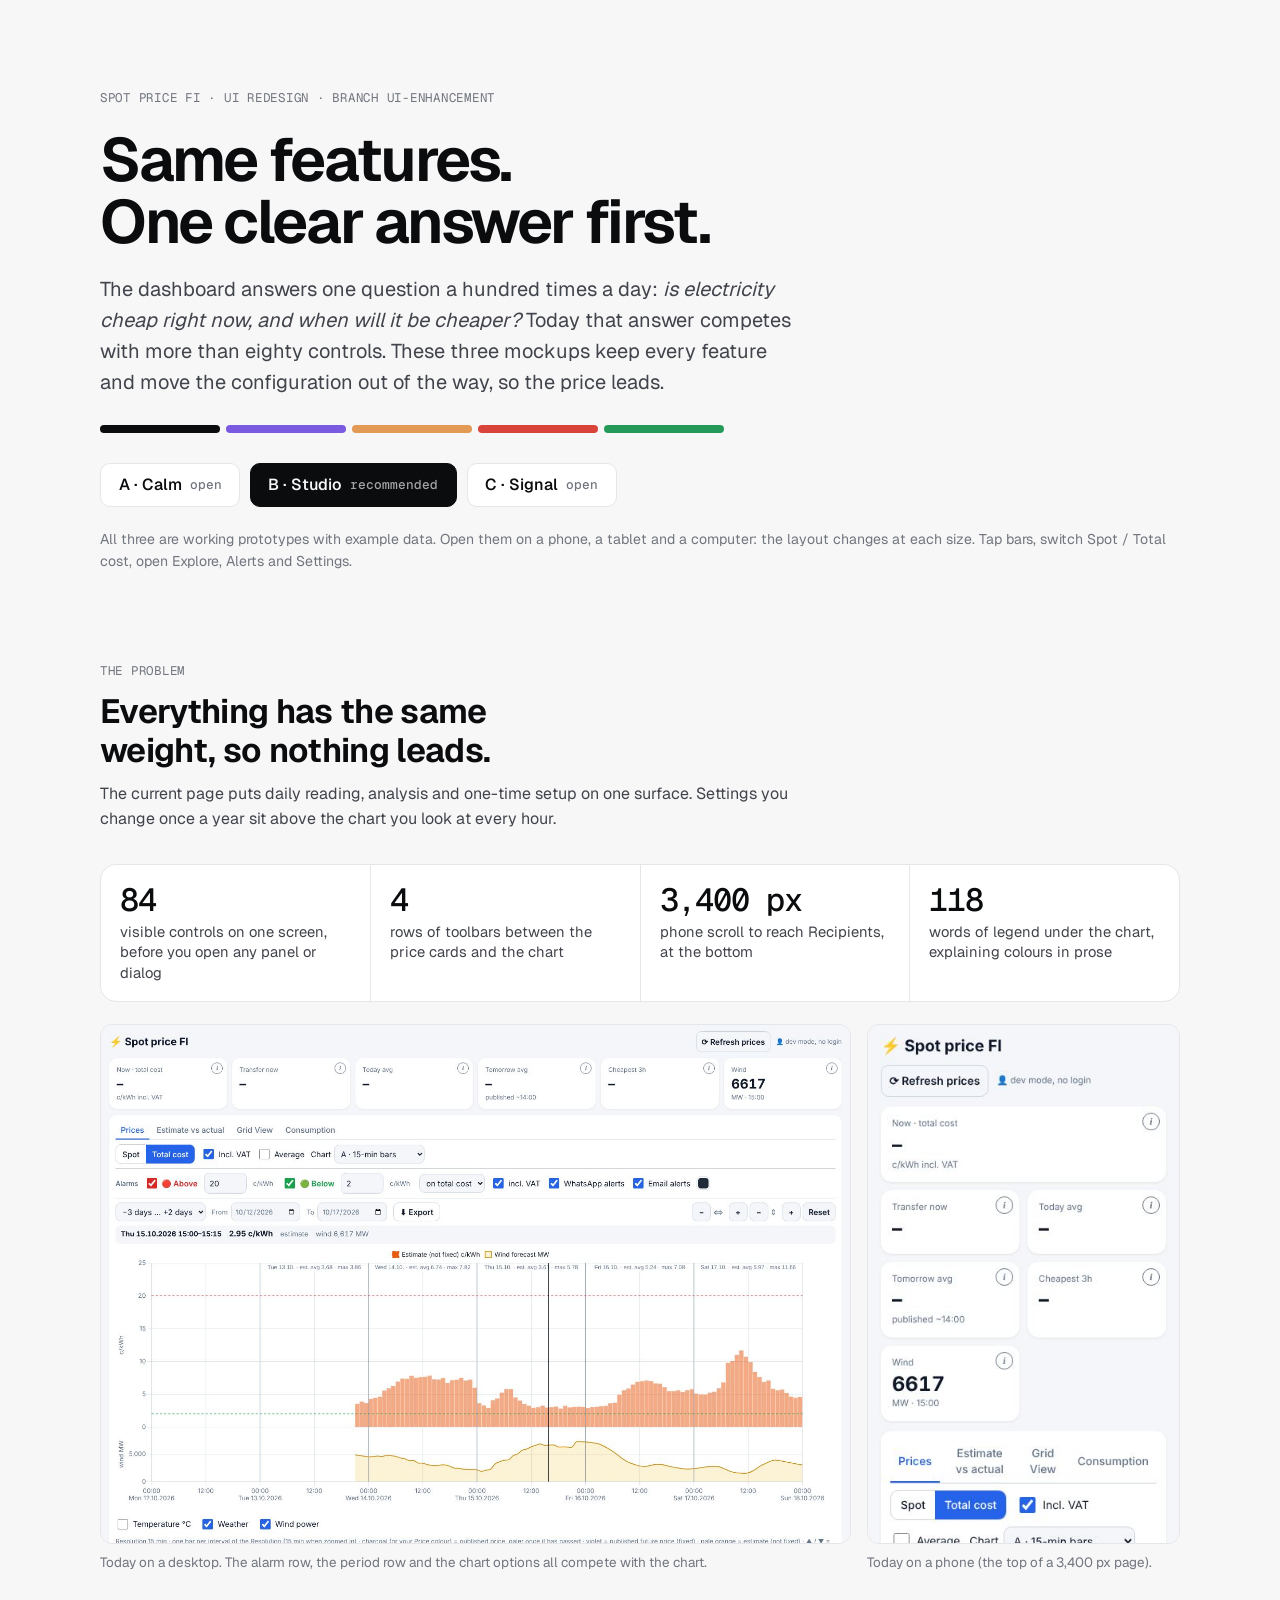
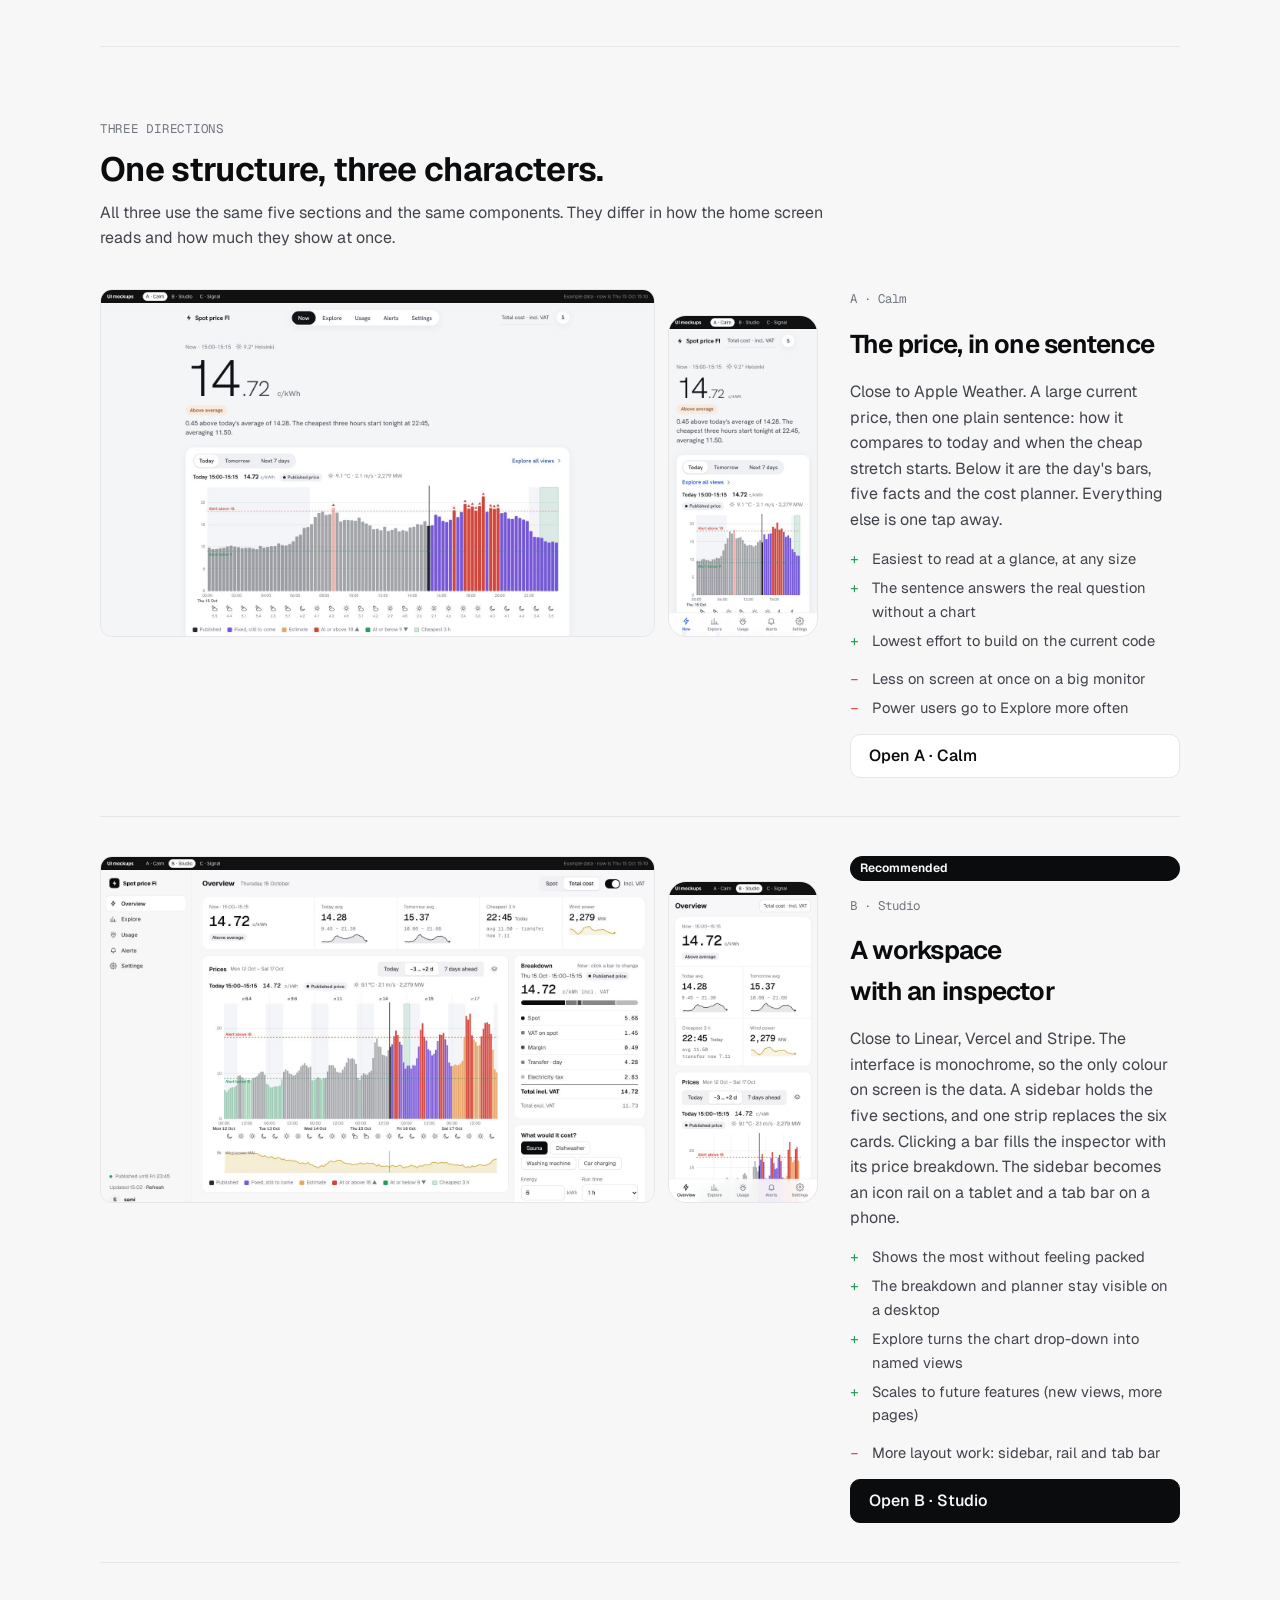
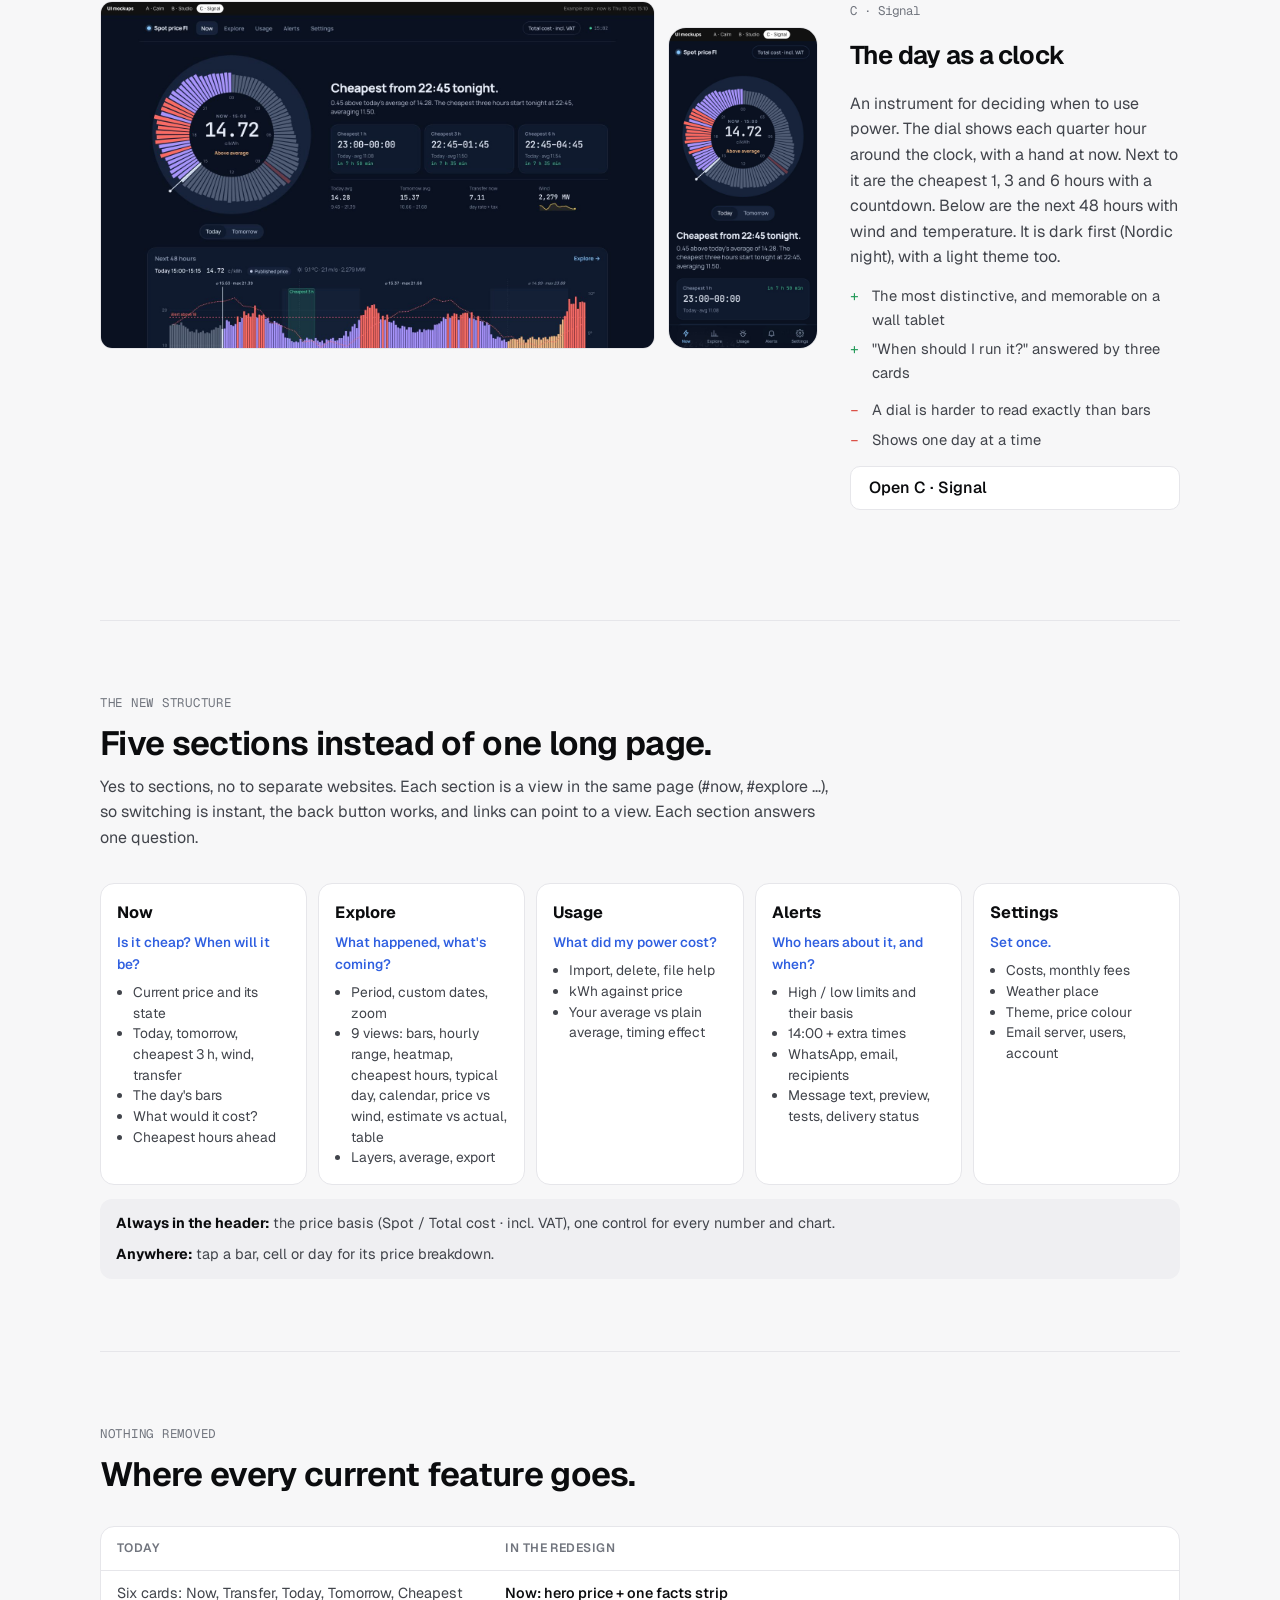
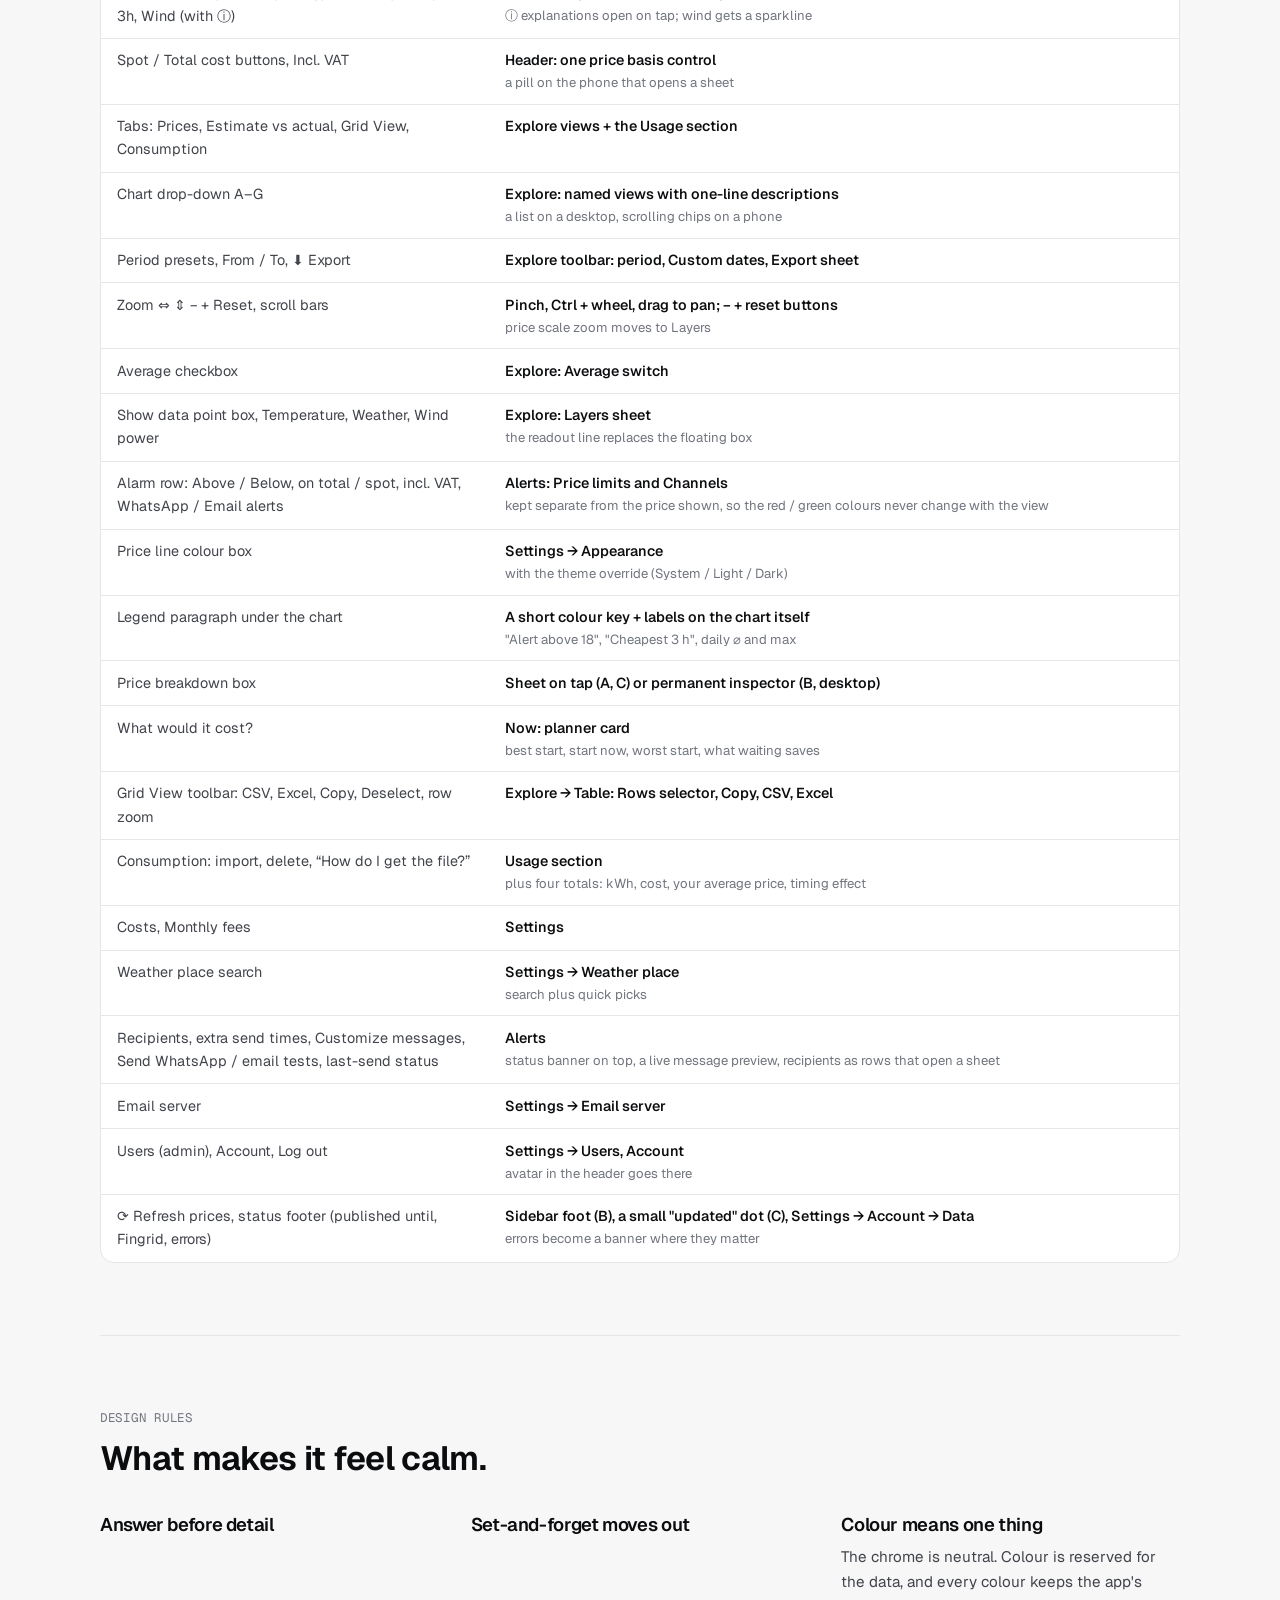
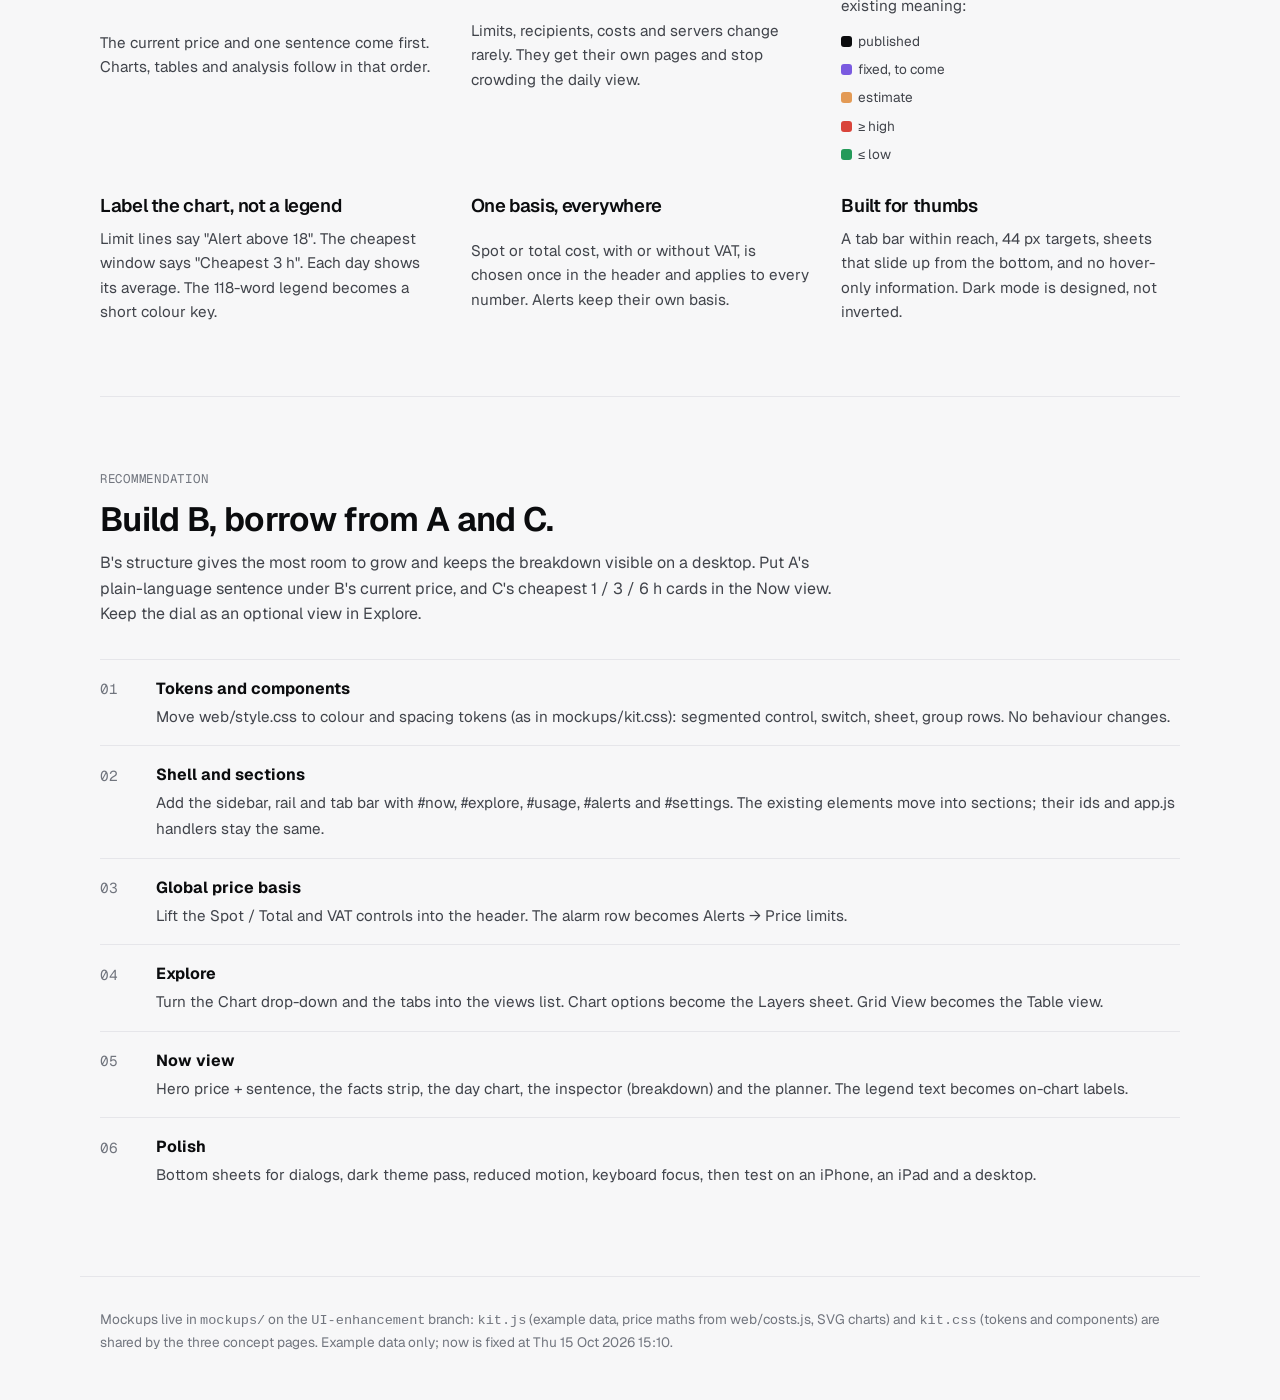
==== mockups/index.html @ dded5fbf "Add UI redesign mockups: three responsive directions and an overview mockups/ holds three clickable " ====
<!doctype html>
<html lang="en">
<head>
<meta charset="utf-8">
<meta name="viewport" content="width=device-width, initial-scale=1, viewport-fit=cover">
<title>Spot Price FI Redesign</title>
<meta name="claude:viewport-fit-sides" content="cover">
<link rel="preconnect" href="https://fonts.googleapis.com"><link rel="preconnect" href="https://fonts.gstatic.com" crossorigin>
<link rel="stylesheet" href="https://fonts.googleapis.com/css2?family=Geist:wght@400;500;600;700&family=Geist+Mono:wght@400;500&display=swap">
<style>
/* Design brief for the three UI directions. Layout: one reading column (max 1120px), wide figures, a feature map table. */
:root{
  --bg:#f7f7f8;--surface:#ffffff;--surface-2:#efeff2;--ink:#0b0c0e;--ink-2:#41444b;--muted:#71757e;--line:#e6e6ea;
  --accent:#2f5fe0;--violet:#7a5ae0;--orange:#e39a55;--red:#d9443a;--green:#249a59;
  --display:"Geist",-apple-system,BlinkMacSystemFont,"Segoe UI",sans-serif;--mono:"Geist Mono",ui-monospace,SFMono-Regular,Menlo,monospace;
}
@media (prefers-color-scheme:dark){:root:not([data-theme="light"]){--bg:#09090b;--surface:#121215;--surface-2:#1b1b20;--ink:#f3f3f5;--ink-2:#c5c6cc;--muted:#8a8d96;--line:#24242b;--accent:#7ea0ff;--violet:#a68cff;--orange:#f0b07a;--red:#ff6a5f;--green:#3ccc85;color-scheme:dark}}
:root[data-theme="dark"]{--bg:#09090b;--surface:#121215;--surface-2:#1b1b20;--ink:#f3f3f5;--ink-2:#c5c6cc;--muted:#8a8d96;--line:#24242b;--accent:#7ea0ff;--violet:#a68cff;--orange:#f0b07a;--red:#ff6a5f;--green:#3ccc85;color-scheme:dark}
*{box-sizing:border-box}
body{margin:0;background:var(--bg);color:var(--ink);font:16px/1.6 var(--display);-webkit-font-smoothing:antialiased}
.wrap{max-width:1120px;margin:0 auto;padding-left:max(20px,env(safe-area-inset-left,0px));padding-right:max(20px,env(safe-area-inset-right,0px))}
a{color:var(--accent)}
:focus-visible{outline:2px solid var(--accent);outline-offset:3px;border-radius:6px}
h1,h2,h3{text-wrap:balance;letter-spacing:-.02em;margin:0}
h1{font-size:clamp(2.2rem,6vw,3.8rem);line-height:1.02;font-weight:650;letter-spacing:-.04em}
h2{font-size:clamp(1.5rem,3.2vw,2.1rem);font-weight:650;line-height:1.15}
h3{font-size:1.15rem;font-weight:600}
p{margin:0}
.eyebrow{font-family:var(--mono);font-size:.78rem;letter-spacing:.06em;text-transform:uppercase;color:var(--muted)}
.lede{font-size:clamp(1.05rem,2vw,1.25rem);color:var(--ink-2);max-width:44rem;line-height:1.55}
section{padding-block:clamp(2.4rem,6vw,4.5rem);border-top:1px solid var(--line)}
section:first-of-type{border-top:0}
.sh{display:grid;gap:.7rem;margin-bottom:2rem;max-width:46rem}
.sh p{color:var(--ink-2)}
header.hero{padding-block:clamp(2.6rem,8vw,5.5rem) 1rem;display:grid;gap:1.3rem}
.swatchline{display:flex;gap:6px;margin-top:.4rem}
.swatchline i{height:8px;border-radius:4px;flex:1;max-width:120px}
.cta{display:flex;flex-wrap:wrap;gap:.6rem;margin-top:.6rem}
.btn{display:inline-flex;align-items:center;gap:.5rem;min-height:44px;padding:0 1.1rem;border-radius:10px;border:1px solid var(--line);background:var(--surface);color:var(--ink);text-decoration:none;font-weight:550}
.btn.primary{background:var(--ink);color:var(--bg);border-color:var(--ink)}
.btn b{font-family:var(--mono);font-weight:500;font-size:.8rem;color:var(--muted)}
.btn.primary b{color:inherit;opacity:.65}

/* the problem */
.facts{display:grid;grid-template-columns:repeat(4,1fr);gap:1px;background:var(--line);border:1px solid var(--line);border-radius:16px;overflow:hidden}
.facts div{background:var(--surface);padding:1.1rem 1.2rem;display:grid;gap:.25rem;align-content:start}
.facts b{font-family:var(--mono);font-size:2rem;font-weight:500;letter-spacing:-.04em;line-height:1.1}
.facts span{color:var(--ink-2);font-size:.92rem;line-height:1.4}
.before{display:grid;grid-template-columns:2.4fr 1fr;gap:1rem;margin-top:1.4rem;align-items:start}
figure{margin:0;display:grid;gap:.5rem;min-width:0}
figure img{display:block;width:100%;height:auto;border-radius:12px;border:1px solid var(--line);background:var(--surface)}
figcaption{font-size:.84rem;color:var(--muted)}
.crop{max-height:520px;overflow:hidden;border-radius:12px;border:1px solid var(--line)}
.crop img{border:0;border-radius:0}

/* concepts */
.concept{display:grid;grid-template-columns:minmax(0,1fr) 330px;gap:2rem;padding-block:2.4rem;border-top:1px solid var(--line);align-items:start}
.concept:first-of-type{border-top:0;padding-top:.4rem}
.shots{display:grid;grid-template-columns:minmax(0,1fr) 150px;gap:.8rem;align-items:end}
.shots .ph img{border-radius:18px}
.ctext{display:grid;gap:.9rem;align-content:start}
.ctext .tag{font-family:var(--mono);font-size:.78rem;color:var(--muted)}
.ctext h3{font-size:1.6rem;font-weight:650;letter-spacing:-.03em}
.ctext p{color:var(--ink-2)}
.pc{display:grid;gap:.35rem;font-size:.92rem;margin:0;padding:0;list-style:none}
.pc li{display:grid;grid-template-columns:1.1rem 1fr;gap:.3rem;color:var(--ink-2)}
.pc li::before{content:"+";font-family:var(--mono);color:var(--green)}
.pc.minus li::before{content:"−";color:var(--red)}
.rec{display:inline-flex;align-self:start;font-size:.75rem;font-weight:650;padding:.2rem .6rem;border-radius:999px;background:var(--ink);color:var(--bg)}

/* structure */
.ia{display:grid;grid-template-columns:repeat(5,1fr);gap:.7rem}
.ia div{background:var(--surface);border:1px solid var(--line);border-radius:14px;padding:1rem;display:grid;gap:.4rem;align-content:start}
.ia b{font-size:1.02rem}
.ia .q{font-size:.85rem;color:var(--accent);font-weight:550}
.ia ul{margin:0;padding-left:1rem;color:var(--ink-2);font-size:.86rem;line-height:1.5}
.global{margin-top:.9rem;display:flex;flex-wrap:wrap;gap:.5rem 1.2rem;font-size:.9rem;color:var(--ink-2);background:var(--surface-2);border-radius:12px;padding:.8rem 1rem}
.global b{color:var(--ink)}

/* feature map */
.tablewrap{overflow-x:auto;border:1px solid var(--line);border-radius:14px;background:var(--surface)}
table{border-collapse:collapse;width:100%;font-size:.9rem;min-width:640px}
th{text-align:left;font-weight:600;font-size:.76rem;letter-spacing:.04em;text-transform:uppercase;color:var(--muted);padding:.75rem 1rem;border-bottom:1px solid var(--line)}
td{padding:.65rem 1rem;border-bottom:1px solid var(--line);vertical-align:top}
tr:last-child td{border-bottom:0}
td:first-child{color:var(--ink-2);width:36%}
td .to{font-weight:550}
td small{display:block;color:var(--muted);font-size:.82rem}

/* principles */
.princ{display:grid;grid-template-columns:repeat(3,1fr);gap:1.6rem 2rem}
.princ div{display:grid;gap:.4rem}
.princ p{color:var(--ink-2);font-size:.95rem}
.keys{display:flex;flex-wrap:wrap;gap:.4rem 1rem;font-size:.85rem;color:var(--ink-2);margin-top:.4rem}
.keys i{display:inline-block;width:11px;height:11px;border-radius:3px;margin-right:.35rem;vertical-align:-1px}

/* recommendation */
.steps{list-style:none;margin:1.4rem 0 0;padding:0;display:grid;gap:0;counter-reset:s}
.steps li{display:grid;grid-template-columns:3rem 1fr;gap:.5rem;padding:1rem 0;border-top:1px solid var(--line);counter-increment:s}
.steps li::before{content:counter(s,decimal-leading-zero);font-family:var(--mono);color:var(--muted);font-size:.9rem;padding-top:.15rem}
.steps b{display:block;margin-bottom:.15rem}
.steps span{color:var(--ink-2);font-size:.95rem}
footer{padding-block:2rem 3rem;color:var(--muted);font-size:.85rem;border-top:1px solid var(--line)}

@media (max-width:900px){
  .concept{grid-template-columns:1fr;gap:1.2rem}
  .ia{grid-template-columns:repeat(2,1fr)}
  .ia div:last-child{grid-column:1/-1}
  .princ{grid-template-columns:1fr 1fr}
  .facts{grid-template-columns:1fr 1fr}
}
@media (max-width:600px){
  .before{grid-template-columns:1fr}
  .shots{grid-template-columns:minmax(0,1fr) 110px}
  .ia,.princ{grid-template-columns:1fr}
  .ia div:last-child{grid-column:auto}
  .facts b{font-size:1.6rem}
}
</style>
</head>
<body>
<div class="wrap">
<header class="hero">
  <span class="eyebrow">Spot price FI · UI redesign · branch UI-enhancement</span>
  <h1>Same features.<br>One clear answer first.</h1>
  <p class="lede">The dashboard answers one question a hundred times a day: <em>is electricity cheap right now, and when will it be cheaper?</em> Today that answer competes with more than eighty controls. These three mockups keep every feature and move the configuration out of the way, so the price leads.</p>
  <div class="swatchline" aria-hidden="true"><i style="background:var(--ink)"></i><i style="background:var(--violet)"></i><i style="background:var(--orange)"></i><i style="background:var(--red)"></i><i style="background:var(--green)"></i></div>
  <div class="cta">
    <a class="btn" href="a-calm.html">A · Calm <b>open</b></a>
    <a class="btn primary" href="b-studio.html">B · Studio <b>recommended</b></a>
    <a class="btn" href="c-signal.html">C · Signal <b>open</b></a>
  </div>
  <p style="color:var(--muted);font-size:.88rem">All three are working prototypes with example data. Open them on a phone, a tablet and a computer: the layout changes at each size. Tap bars, switch Spot / Total cost, open Explore, Alerts and Settings.</p>
</header>

<section id="problem">
  <div class="sh"><span class="eyebrow">The problem</span><h2>Everything has the same weight, so nothing leads.</h2>
    <p>The current page puts daily reading, analysis and one-time setup on one surface. Settings you change once a year sit above the chart you look at every hour.</p></div>
  <div class="facts">
    <div><b>84</b><span>visible controls on one screen, before you open any panel or dialog</span></div>
    <div><b>4</b><span>rows of toolbars between the price cards and the chart</span></div>
    <div><b>3,400 px</b><span>phone scroll to reach Recipients, at the bottom</span></div>
    <div><b>118</b><span>words of legend under the chart, explaining colours in prose</span></div>
  </div>
  <div class="before">
    <figure><div class="crop"><img src="shots/current-desktop.jpg" alt="The current dashboard on a desktop: six equal cards, four toolbar rows, the chart, then settings panels" loading="lazy"></div><figcaption>Today on a desktop. The alarm row, the period row and the chart options all compete with the chart.</figcaption></figure>
    <figure><div class="crop"><img src="shots/current-phone.jpg" alt="The current dashboard on a phone: a long single column of cards and controls" loading="lazy"></div><figcaption>Today on a phone (the top of a 3,400 px page).</figcaption></figure>
  </div>
</section>

<section id="concepts">
  <div class="sh"><span class="eyebrow">Three directions</span><h2>One structure, three characters.</h2>
    <p>All three use the same five sections and the same components. They differ in how the home screen reads and how much they show at once.</p></div>

  <article class="concept">
    <div class="shots"><figure><img src="shots/a-calm-desktop.jpg" alt="Concept A on a desktop: a very large current price, a sentence, the day's chart and five facts" loading="lazy"></figure><figure class="ph"><img src="shots/a-calm-phone.jpg" alt="Concept A on a phone" loading="lazy"></figure></div>
    <div class="ctext"><span class="tag">A · Calm</span><h3>The price, in one sentence</h3>
      <p>Close to Apple Weather. A large current price, then one plain sentence: how it compares to today and when the cheap stretch starts. Below it are the day's bars, five facts and the cost planner. Everything else is one tap away.</p>
      <ul class="pc"><li>Easiest to read at a glance, at any size</li><li>The sentence answers the real question without a chart</li><li>Lowest effort to build on the current code</li></ul>
      <ul class="pc minus"><li>Less on screen at once on a big monitor</li><li>Power users go to Explore more often</li></ul>
      <a class="btn" href="a-calm.html">Open A · Calm</a></div>
  </article>

  <article class="concept">
    <div class="shots"><figure><img src="shots/b-studio-desktop.jpg" alt="Concept B on a desktop: sidebar navigation, a KPI strip, the chart and an inspector panel with the price breakdown" loading="lazy"></figure><figure class="ph"><img src="shots/b-studio-phone.jpg" alt="Concept B on a phone" loading="lazy"></figure></div>
    <div class="ctext"><span class="rec">Recommended</span><span class="tag">B · Studio</span><h3>A workspace with an inspector</h3>
      <p>Close to Linear, Vercel and Stripe. The interface is monochrome, so the only colour on screen is the data. A sidebar holds the five sections, and one strip replaces the six cards. Clicking a bar fills the inspector with its price breakdown. The sidebar becomes an icon rail on a tablet and a tab bar on a phone.</p>
      <ul class="pc"><li>Shows the most without feeling packed</li><li>The breakdown and planner stay visible on a desktop</li><li>Explore turns the chart drop-down into named views</li><li>Scales to future features (new views, more pages)</li></ul>
      <ul class="pc minus"><li>More layout work: sidebar, rail and tab bar</li></ul>
      <a class="btn primary" href="b-studio.html">Open B · Studio</a></div>
  </article>

  <article class="concept">
    <div class="shots"><figure><img src="shots/c-signal-desktop.jpg" alt="Concept C on a desktop in dark mode: a circular 24-hour price dial, the cheapest windows and a 48-hour chart" loading="lazy"></figure><figure class="ph"><img src="shots/c-signal-phone.jpg" alt="Concept C on a phone" loading="lazy"></figure></div>
    <div class="ctext"><span class="tag">C · Signal</span><h3>The day as a clock</h3>
      <p>An instrument for deciding when to use power. The dial shows each quarter hour around the clock, with a hand at now. Next to it are the cheapest 1, 3 and 6 hours with a countdown. Below are the next 48 hours with wind and temperature. It is dark first (Nordic night), with a light theme too.</p>
      <ul class="pc"><li>The most distinctive, and memorable on a wall tablet</li><li>"When should I run it?" answered by three cards</li></ul>
      <ul class="pc minus"><li>A dial is harder to read exactly than bars</li><li>Shows one day at a time</li></ul>
      <a class="btn" href="c-signal.html">Open C · Signal</a></div>
  </article>
</section>

<section id="structure">
  <div class="sh"><span class="eyebrow">The new structure</span><h2>Five sections instead of one long page.</h2>
    <p>Yes to sections, no to separate websites. Each section is a view in the same page (#now, #explore …), so switching is instant, the back button works, and links can point to a view. Each section answers one question.</p></div>
  <div class="ia">
    <div><b>Now</b><span class="q">Is it cheap? When will it be?</span><ul><li>Current price and its state</li><li>Today, tomorrow, cheapest 3 h, wind, transfer</li><li>The day's bars</li><li>What would it cost?</li><li>Cheapest hours ahead</li></ul></div>
    <div><b>Explore</b><span class="q">What happened, what's coming?</span><ul><li>Period, custom dates, zoom</li><li>9 views: bars, hourly range, heatmap, cheapest hours, typical day, calendar, price vs wind, estimate vs actual, table</li><li>Layers, average, export</li></ul></div>
    <div><b>Usage</b><span class="q">What did my power cost?</span><ul><li>Import, delete, file help</li><li>kWh against price</li><li>Your average vs plain average, timing effect</li></ul></div>
    <div><b>Alerts</b><span class="q">Who hears about it, and when?</span><ul><li>High / low limits and their basis</li><li>14:00 + extra times</li><li>WhatsApp, email, recipients</li><li>Message text, preview, tests, delivery status</li></ul></div>
    <div><b>Settings</b><span class="q">Set once.</span><ul><li>Costs, monthly fees</li><li>Weather place</li><li>Theme, price colour</li><li>Email server, users, account</li></ul></div>
  </div>
  <p class="global"><span><b>Always in the header:</b> the price basis (Spot / Total cost · incl. VAT), one control for every number and chart.</span><span><b>Anywhere:</b> tap a bar, cell or day for its price breakdown.</span></p>
</section>

<section id="map">
  <div class="sh"><span class="eyebrow">Nothing removed</span><h2>Where every current feature goes.</h2></div>
  <div class="tablewrap"><table>
    <thead><tr><th>Today</th><th>In the redesign</th></tr></thead>
    <tbody>
      <tr><td>Six cards: Now, Transfer, Today, Tomorrow, Cheapest 3h, Wind (with ⓘ)</td><td><span class="to">Now: hero price + one facts strip</span><small>ⓘ explanations open on tap; wind gets a sparkline</small></td></tr>
      <tr><td>Spot / Total cost buttons, Incl. VAT</td><td><span class="to">Header: one price basis control</span><small>a pill on the phone that opens a sheet</small></td></tr>
      <tr><td>Tabs: Prices, Estimate vs actual, Grid View, Consumption</td><td><span class="to">Explore views + the Usage section</span></td></tr>
      <tr><td>Chart drop-down A–G</td><td><span class="to">Explore: named views with one-line descriptions</span><small>a list on a desktop, scrolling chips on a phone</small></td></tr>
      <tr><td>Period presets, From / To, ⬇ Export</td><td><span class="to">Explore toolbar: period, Custom dates, Export sheet</span></td></tr>
      <tr><td>Zoom ⇔ ⇕ − + Reset, scroll bars</td><td><span class="to">Pinch, Ctrl + wheel, drag to pan; − + reset buttons</span><small>price scale zoom moves to Layers</small></td></tr>
      <tr><td>Average checkbox</td><td><span class="to">Explore: Average switch</span></td></tr>
      <tr><td>Show data point box, Temperature, Weather, Wind power</td><td><span class="to">Explore: Layers sheet</span><small>the readout line replaces the floating box</small></td></tr>
      <tr><td>Alarm row: Above / Below, on total / spot, incl. VAT, WhatsApp / Email alerts</td><td><span class="to">Alerts: Price limits and Channels</span><small>kept separate from the price shown, so the red / green colours never change with the view</small></td></tr>
      <tr><td>Price line colour box</td><td><span class="to">Settings → Appearance</span><small>with the theme override (System / Light / Dark)</small></td></tr>
      <tr><td>Legend paragraph under the chart</td><td><span class="to">A short colour key + labels on the chart itself</span><small>"Alert above 18", "Cheapest 3 h", daily ⌀ and max</small></td></tr>
      <tr><td>Price breakdown box</td><td><span class="to">Sheet on tap (A, C) or permanent inspector (B, desktop)</span></td></tr>
      <tr><td>What would it cost?</td><td><span class="to">Now: planner card</span><small>best start, start now, worst start, what waiting saves</small></td></tr>
      <tr><td>Grid View toolbar: CSV, Excel, Copy, Deselect, row zoom</td><td><span class="to">Explore → Table: Rows selector, Copy, CSV, Excel</span></td></tr>
      <tr><td>Consumption: import, delete, “How do I get the file?”</td><td><span class="to">Usage section</span><small>plus four totals: kWh, cost, your average price, timing effect</small></td></tr>
      <tr><td>Costs, Monthly fees</td><td><span class="to">Settings</span></td></tr>
      <tr><td>Weather place search</td><td><span class="to">Settings → Weather place</span><small>search plus quick picks</small></td></tr>
      <tr><td>Recipients, extra send times, Customize messages, Send WhatsApp / email tests, last-send status</td><td><span class="to">Alerts</span><small>status banner on top, a live message preview, recipients as rows that open a sheet</small></td></tr>
      <tr><td>Email server</td><td><span class="to">Settings → Email server</span></td></tr>
      <tr><td>Users (admin), Account, Log out</td><td><span class="to">Settings → Users, Account</span><small>avatar in the header goes there</small></td></tr>
      <tr><td>⟳ Refresh prices, status footer (published until, Fingrid, errors)</td><td><span class="to">Sidebar foot (B), a small "updated" dot (C), Settings → Account → Data</span><small>errors become a banner where they matter</small></td></tr>
    </tbody>
  </table></div>
</section>

<section id="principles">
  <div class="sh"><span class="eyebrow">Design rules</span><h2>What makes it feel calm.</h2></div>
  <div class="princ">
    <div><h3>Answer before detail</h3><p>The current price and one sentence come first. Charts, tables and analysis follow in that order.</p></div>
    <div><h3>Set-and-forget moves out</h3><p>Limits, recipients, costs and servers change rarely. They get their own pages and stop crowding the daily view.</p></div>
    <div><h3>Colour means one thing</h3><p>The chrome is neutral. Colour is reserved for the data, and every colour keeps the app's existing meaning:</p>
      <div class="keys"><span><i style="background:var(--ink)"></i>published</span><span><i style="background:var(--violet)"></i>fixed, to come</span><span><i style="background:var(--orange)"></i>estimate</span><span><i style="background:var(--red)"></i>≥ high</span><span><i style="background:var(--green)"></i>≤ low</span></div></div>
    <div><h3>Label the chart, not a legend</h3><p>Limit lines say "Alert above 18". The cheapest window says "Cheapest 3 h". Each day shows its average. The 118-word legend becomes a short colour key.</p></div>
    <div><h3>One basis, everywhere</h3><p>Spot or total cost, with or without VAT, is chosen once in the header and applies to every number. Alerts keep their own basis.</p></div>
    <div><h3>Built for thumbs</h3><p>A tab bar within reach, 44 px targets, sheets that slide up from the bottom, and no hover-only information. Dark mode is designed, not inverted.</p></div>
  </div>
</section>

<section id="next">
  <div class="sh"><span class="eyebrow">Recommendation</span><h2>Build B, borrow from A and C.</h2>
    <p>B's structure gives the most room to grow and keeps the breakdown visible on a desktop. Put A's plain-language sentence under B's current price, and C's cheapest 1 / 3 / 6 h cards in the Now view. Keep the dial as an optional view in Explore.</p></div>
  <ol class="steps">
    <li><div><b>Tokens and components</b><span>Move web/style.css to colour and spacing tokens (as in mockups/kit.css): segmented control, switch, sheet, group rows. No behaviour changes.</span></div></li>
    <li><div><b>Shell and sections</b><span>Add the sidebar, rail and tab bar with #now, #explore, #usage, #alerts and #settings. The existing elements move into sections; their ids and app.js handlers stay the same.</span></div></li>
    <li><div><b>Global price basis</b><span>Lift the Spot / Total and VAT controls into the header. The alarm row becomes Alerts → Price limits.</span></div></li>
    <li><div><b>Explore</b><span>Turn the Chart drop-down and the tabs into the views list. Chart options become the Layers sheet. Grid View becomes the Table view.</span></div></li>
    <li><div><b>Now view</b><span>Hero price + sentence, the facts strip, the day chart, the inspector (breakdown) and the planner. The legend text becomes on-chart labels.</span></div></li>
    <li><div><b>Polish</b><span>Bottom sheets for dialogs, dark theme pass, reduced motion, keyboard focus, then test on an iPhone, an iPad and a desktop.</span></div></li>
  </ol>
</section>
</div>
<footer class="wrap">Mockups live in <code>mockups/</code> on the <code>UI-enhancement</code> branch: <code>kit.js</code> (example data, price maths from web/costs.js, SVG charts) and <code>kit.css</code> (tokens and components) are shared by the three concept pages. Example data only; now is fixed at Thu 15 Oct 2026 15:10.</footer>
</body>
</html>
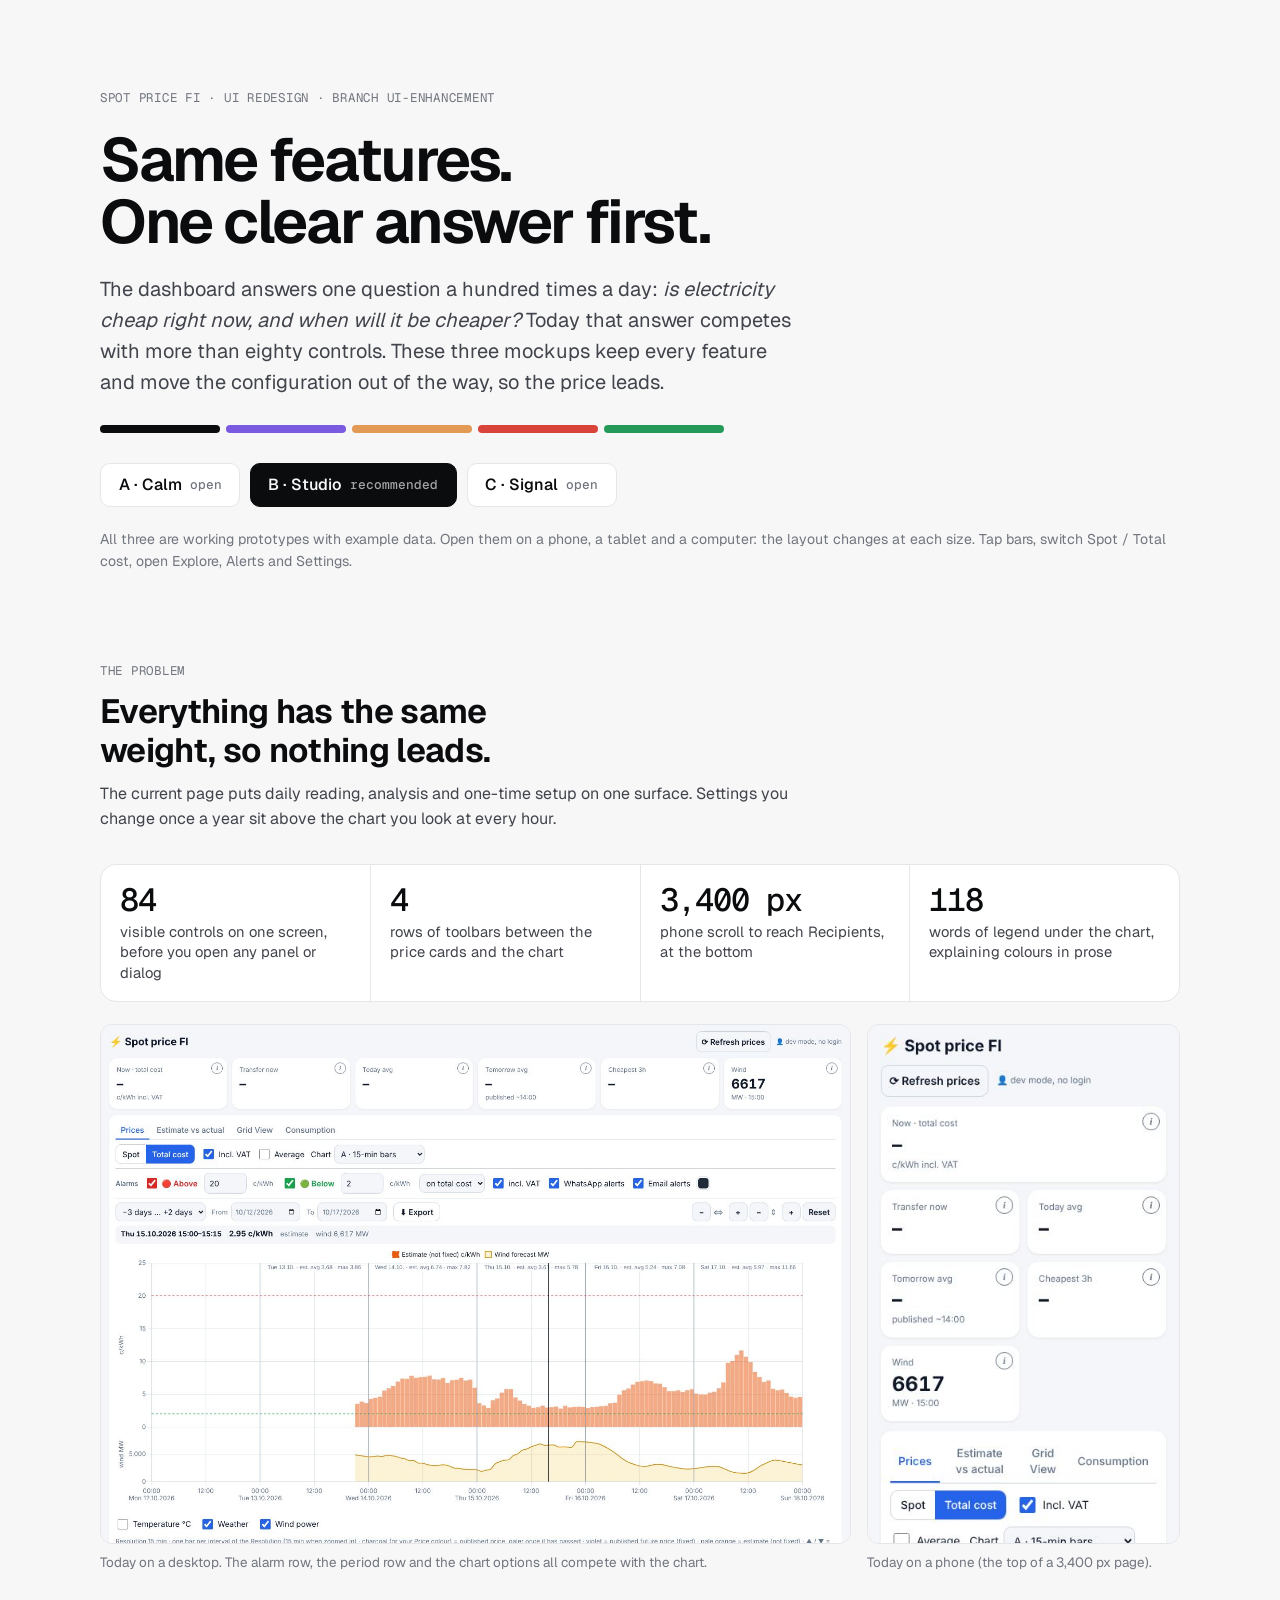
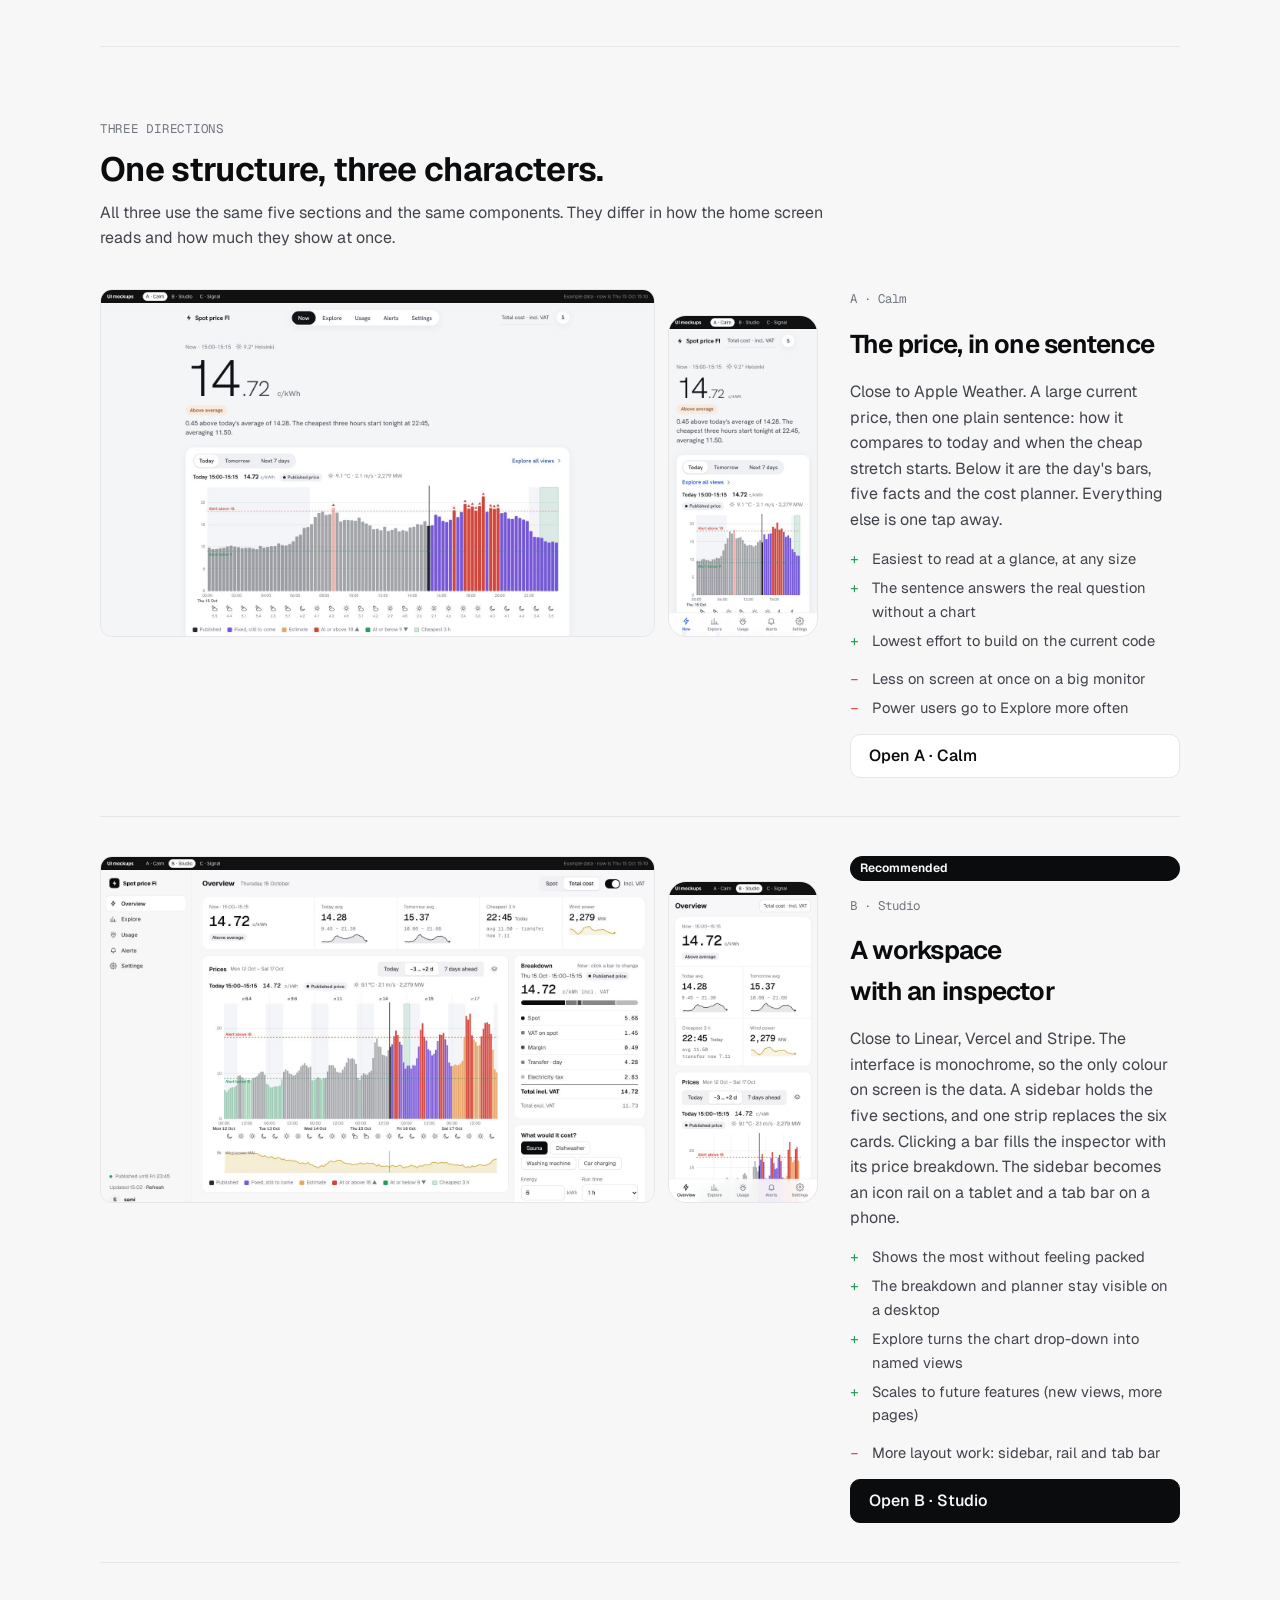
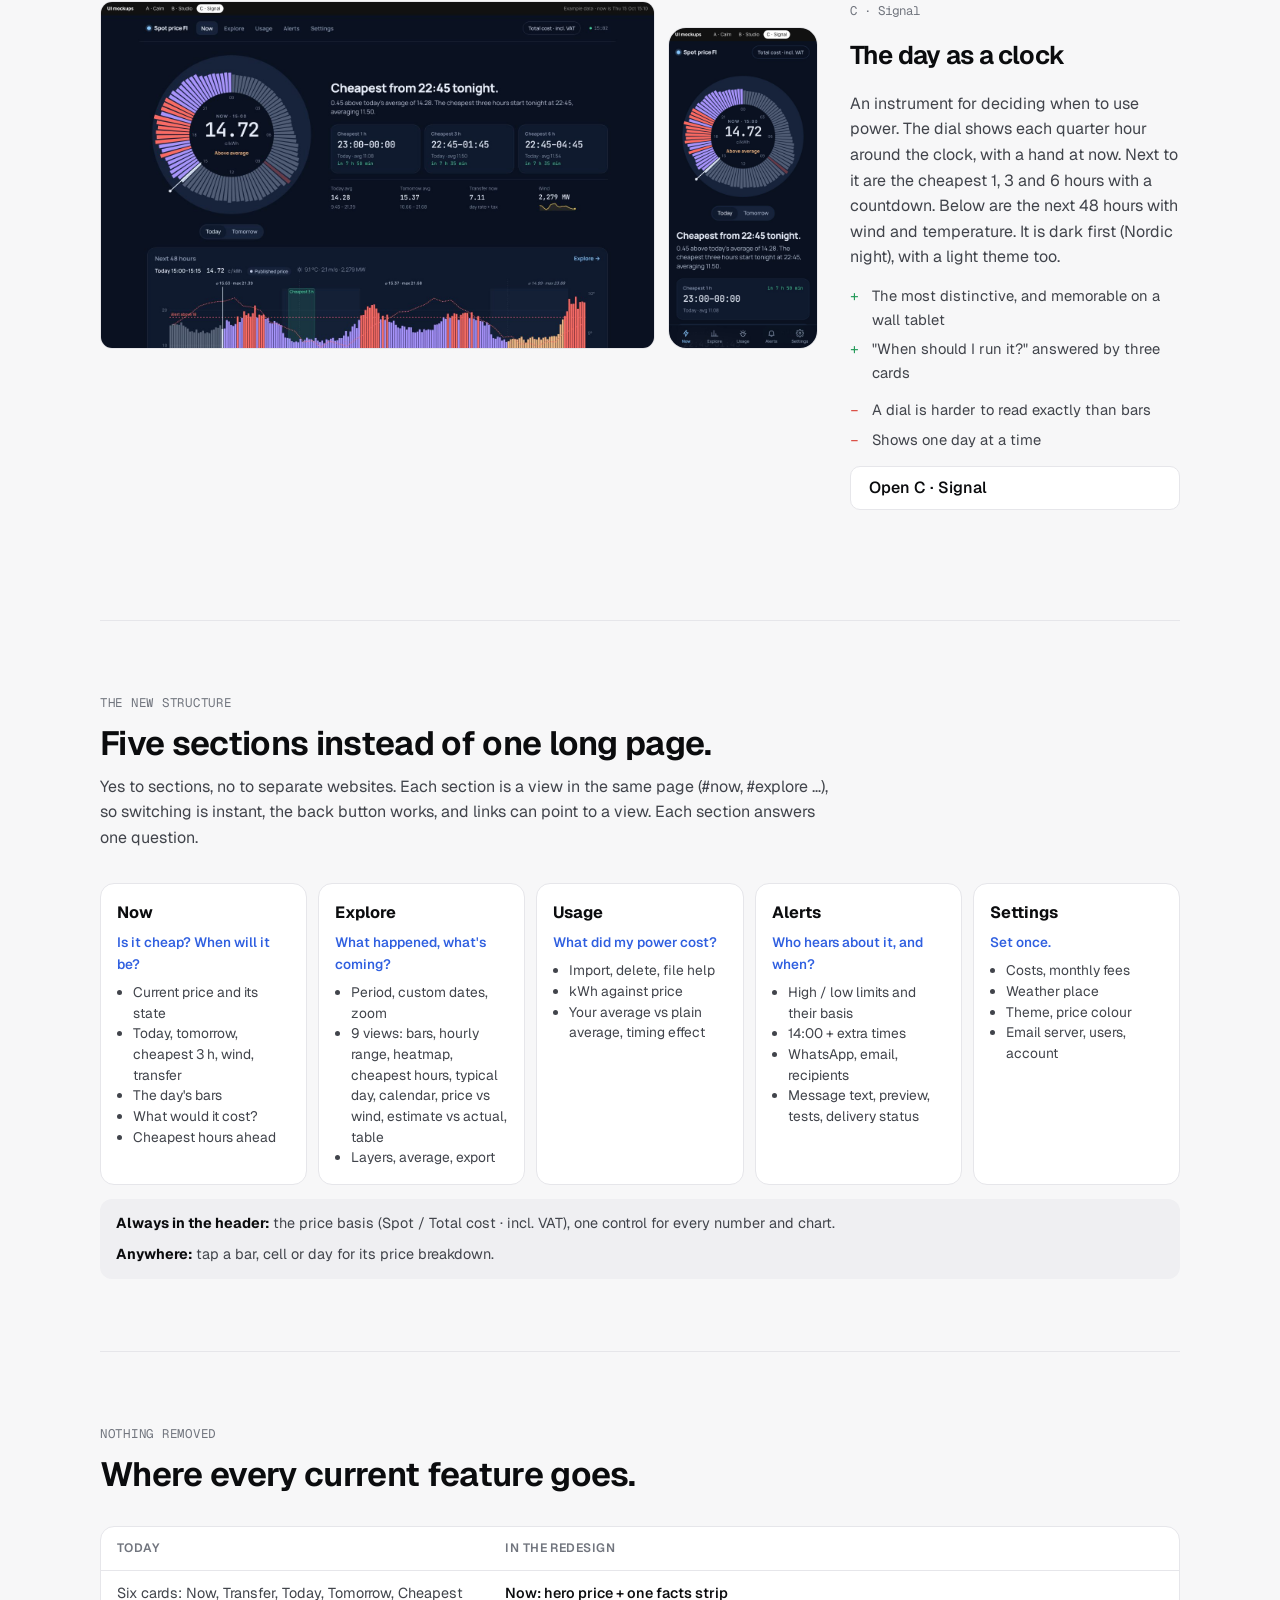
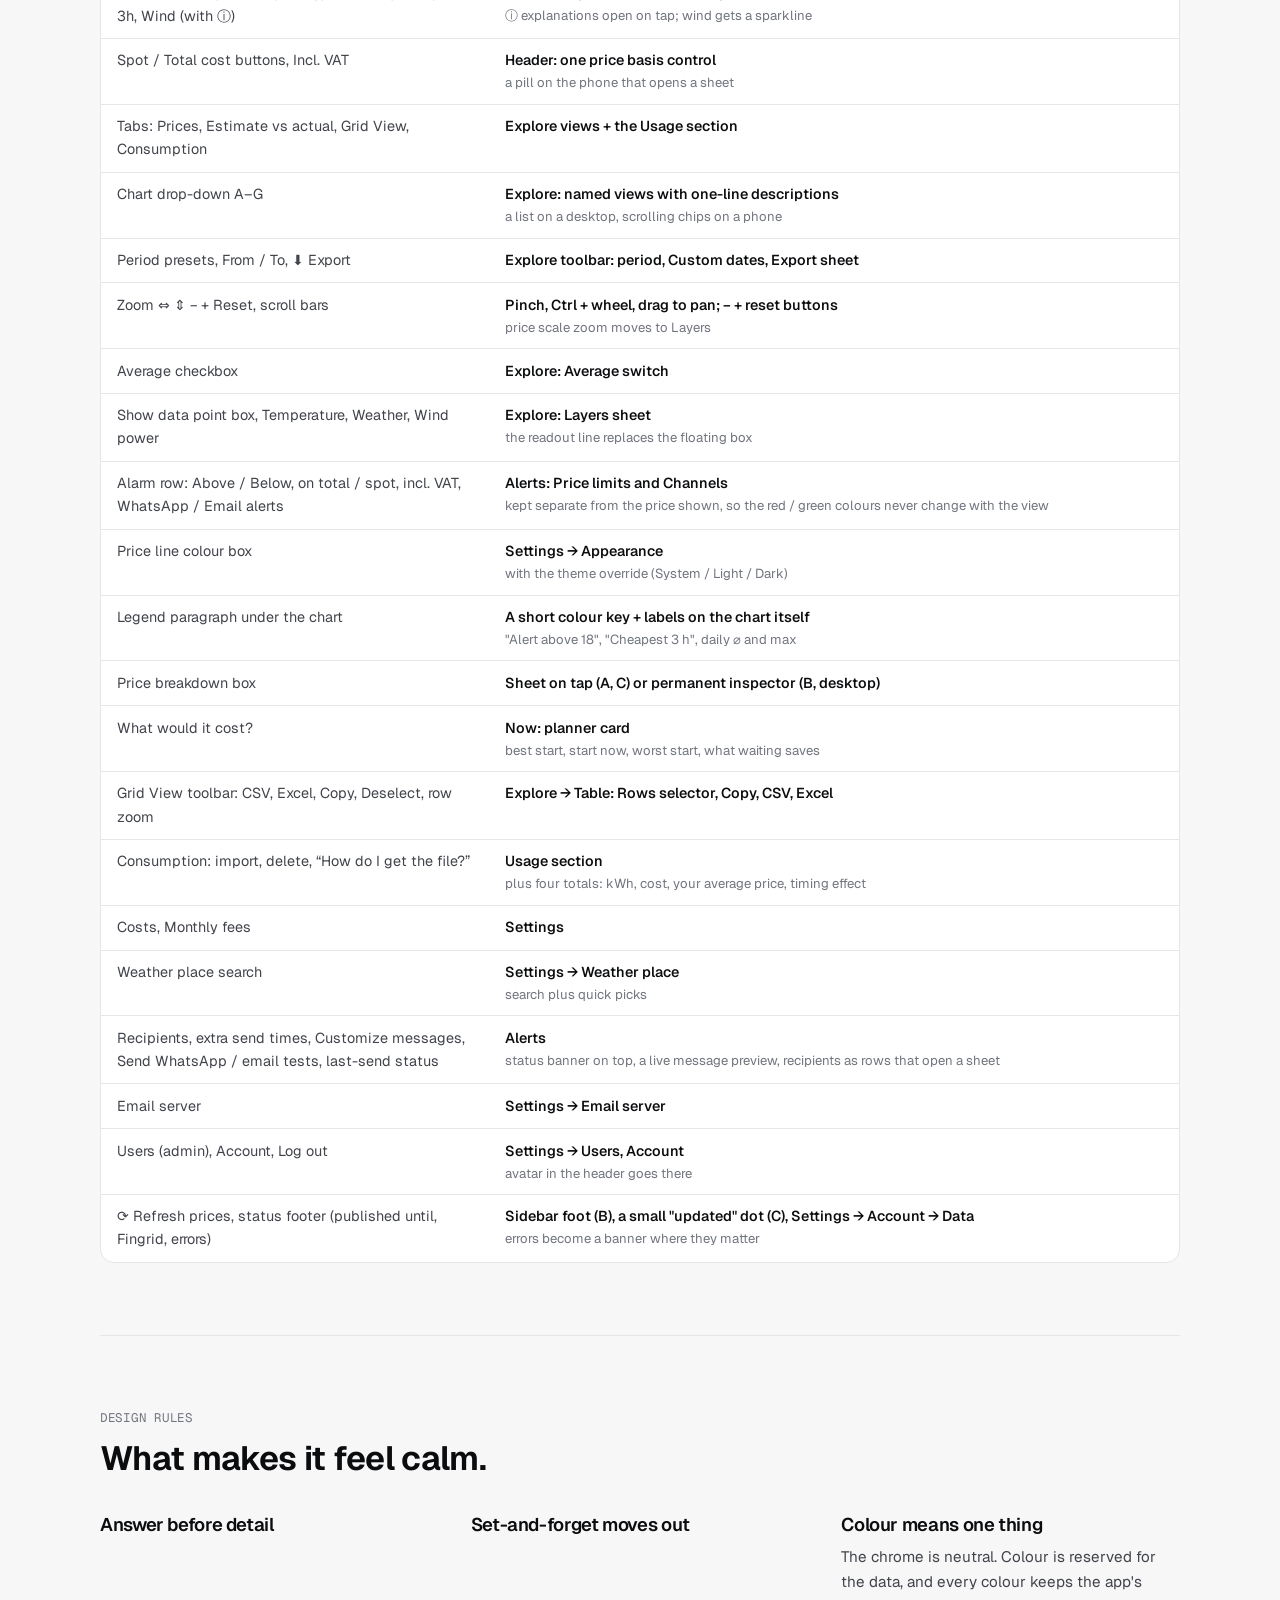
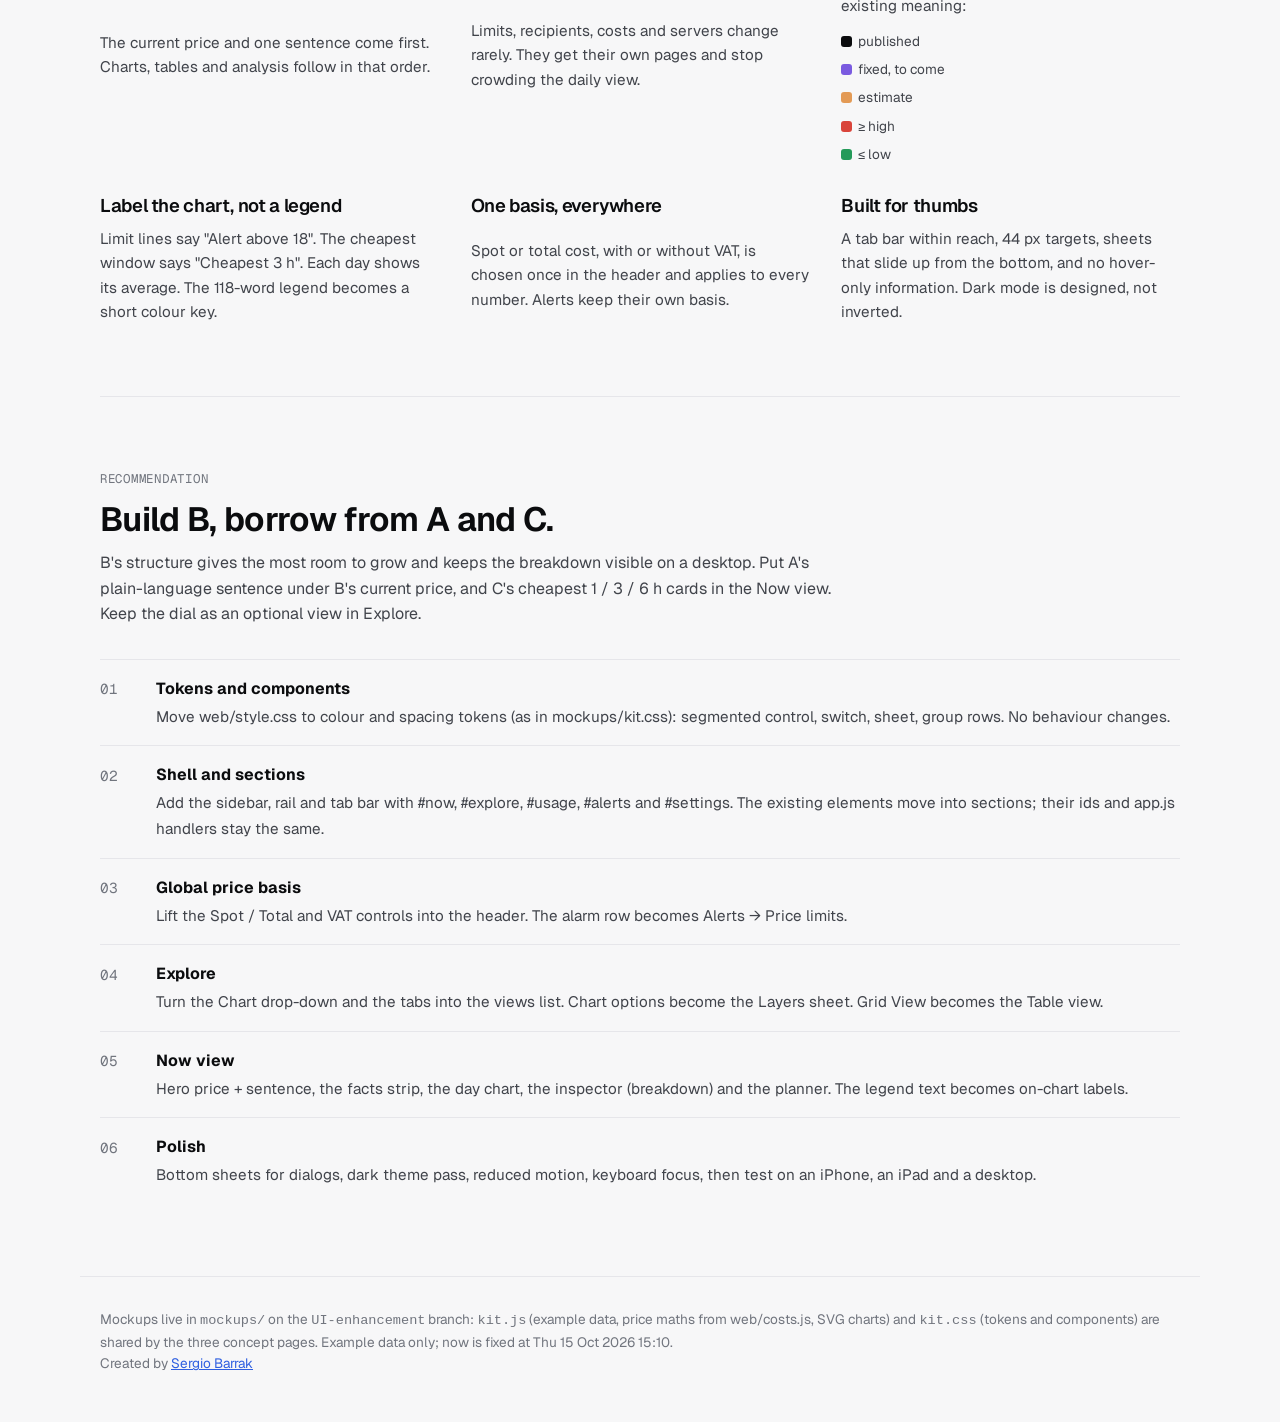
==== commit 9d8d2ef8: "Add author credit (Sergio Barrak) at the end of every page Co-Authored-By: Claude Sonnet 5.5 <norepl" ====
--- a/mockups/index.html
+++ b/mockups/index.html
@@ -249,6 +249,6 @@
   </ol>
 </section>
 </div>
-<footer class="wrap">Mockups live in <code>mockups/</code> on the <code>UI-enhancement</code> branch: <code>kit.js</code> (example data, price maths from web/costs.js, SVG charts) and <code>kit.css</code> (tokens and components) are shared by the three concept pages. Example data only; now is fixed at Thu 15 Oct 2026 15:10.</footer>
+<footer class="wrap">Mockups live in <code>mockups/</code> on the <code>UI-enhancement</code> branch: <code>kit.js</code> (example data, price maths from web/costs.js, SVG charts) and <code>kit.css</code> (tokens and components) are shared by the three concept pages. Example data only; now is fixed at Thu 15 Oct 2026 15:10.<br>Created by <a href="https://github.com/sbarrak">Sergio Barrak</a></footer>
 </body>
 </html>
